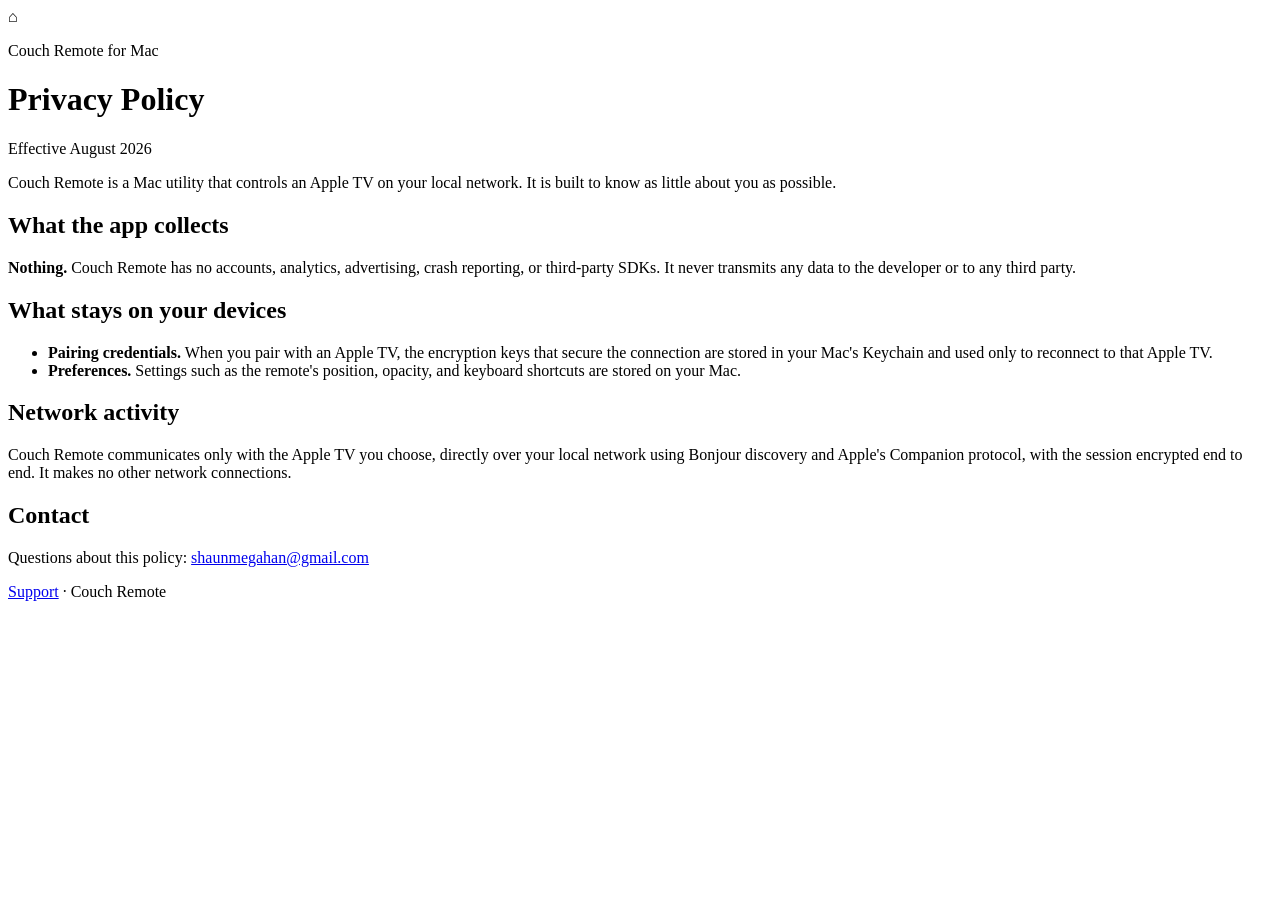
==== privacy.html @ 7bf81af9 "Publish Couch Remote privacy policy" ====
<!doctype html>
<html lang="en">
<head>
  <meta charset="utf-8">
  <meta name="viewport" content="width=device-width, initial-scale=1">
  <meta name="description" content="Privacy policy for Couch Remote for Mac.">
  <title>Couch Remote Privacy Policy</title>
  <link rel="stylesheet" href="style.css">
</head>
<body>
  <main>
    <header>
      <div class="app-mark" aria-hidden="true">⌂</div>
      <div>
        <p class="eyebrow">Couch Remote for Mac</p>
        <h1>Privacy Policy</h1>
      </div>
    </header>

    <p class="effective">Effective August 2026</p>
    <p>Couch Remote is a Mac utility that controls an Apple TV on your local network. It is built to know as little about you as possible.</p>

    <section>
      <h2>What the app collects</h2>
      <p><strong>Nothing.</strong> Couch Remote has no accounts, analytics, advertising, crash reporting, or third-party SDKs. It never transmits any data to the developer or to any third party.</p>
    </section>

    <section>
      <h2>What stays on your devices</h2>
      <ul>
        <li><strong>Pairing credentials.</strong> When you pair with an Apple TV, the encryption keys that secure the connection are stored in your Mac's Keychain and used only to reconnect to that Apple TV.</li>
        <li><strong>Preferences.</strong> Settings such as the remote's position, opacity, and keyboard shortcuts are stored on your Mac.</li>
      </ul>
    </section>

    <section>
      <h2>Network activity</h2>
      <p>Couch Remote communicates only with the Apple TV you choose, directly over your local network using Bonjour discovery and Apple's Companion protocol, with the session encrypted end to end. It makes no other network connections.</p>
    </section>

    <section>
      <h2>Contact</h2>
      <p>Questions about this policy: <a href="mailto:shaunmegahan@gmail.com">shaunmegahan@gmail.com</a></p>
    </section>

    <footer>
      <a href="index.html">Support</a>
      <span aria-hidden="true">·</span>
      <span>Couch Remote</span>
    </footer>
  </main>
</body>
</html>
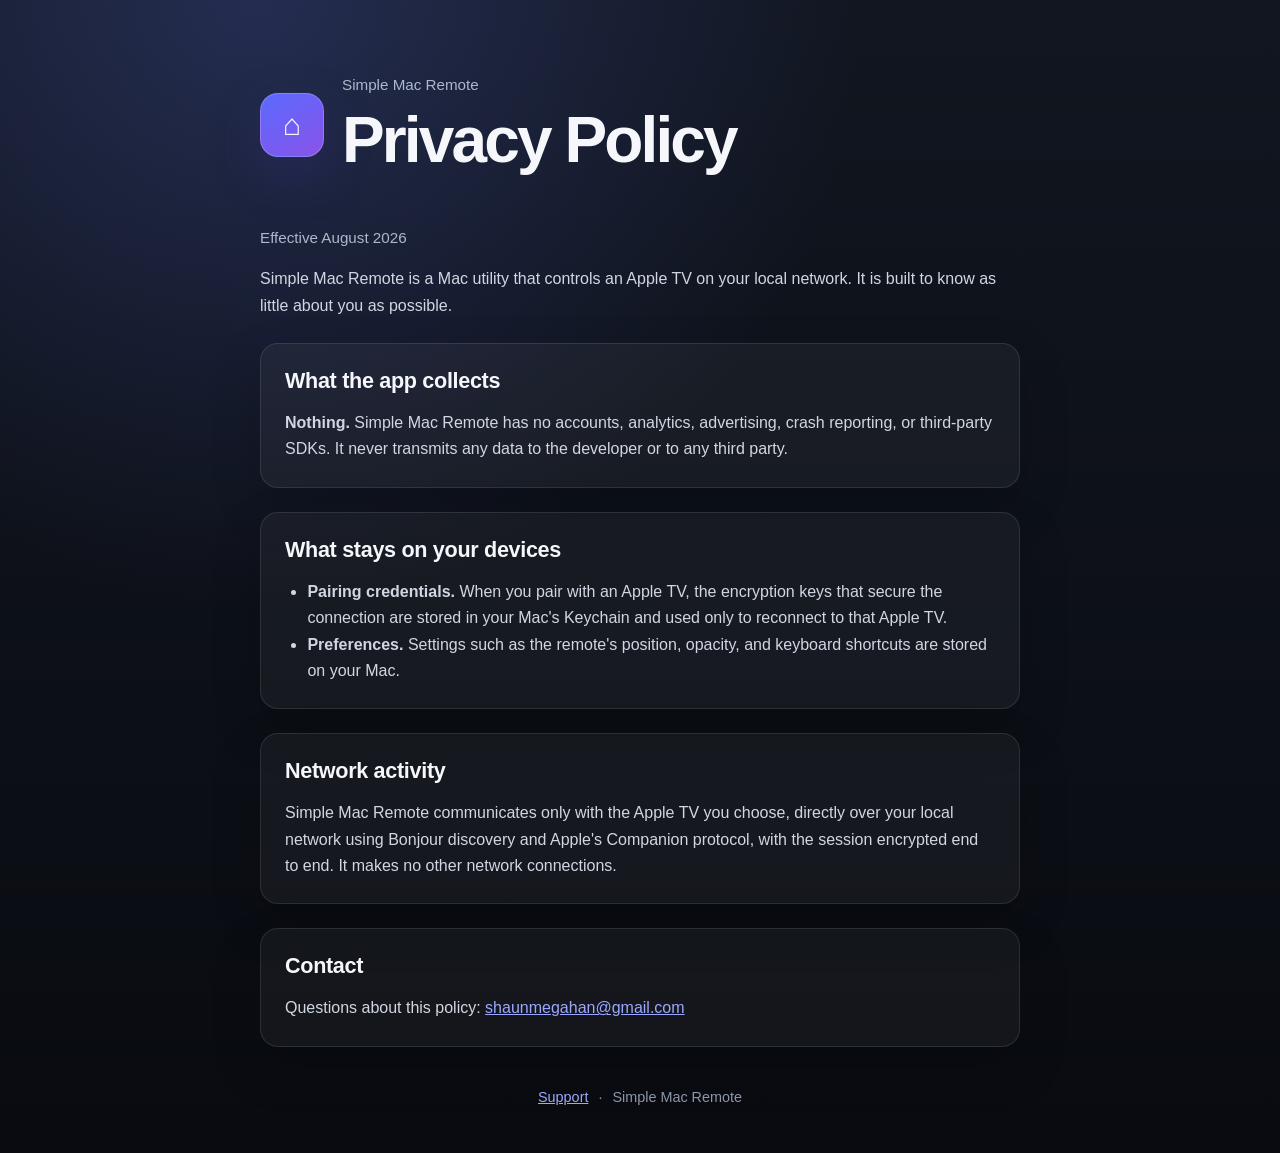
==== commit e295fd98: "Rename support site to Simple Mac Remote" ====
--- a/privacy.html
+++ b/privacy.html
@@ -3,8 +3,8 @@
 <head>
   <meta charset="utf-8">
   <meta name="viewport" content="width=device-width, initial-scale=1">
-  <meta name="description" content="Privacy policy for Couch Remote for Mac.">
-  <title>Couch Remote Privacy Policy</title>
+  <meta name="description" content="Privacy policy for Simple Mac Remote.">
+  <title>Simple Mac Remote Privacy Policy</title>
   <link rel="stylesheet" href="style.css">
 </head>
 <body>
@@ -12,17 +12,17 @@
     <header>
       <div class="app-mark" aria-hidden="true">⌂</div>
       <div>
-        <p class="eyebrow">Couch Remote for Mac</p>
+        <p class="eyebrow">Simple Mac Remote</p>
         <h1>Privacy Policy</h1>
       </div>
     </header>
 
     <p class="effective">Effective August 2026</p>
-    <p>Couch Remote is a Mac utility that controls an Apple TV on your local network. It is built to know as little about you as possible.</p>
+    <p>Simple Mac Remote is a Mac utility that controls an Apple TV on your local network. It is built to know as little about you as possible.</p>
 
     <section>
       <h2>What the app collects</h2>
-      <p><strong>Nothing.</strong> Couch Remote has no accounts, analytics, advertising, crash reporting, or third-party SDKs. It never transmits any data to the developer or to any third party.</p>
+      <p><strong>Nothing.</strong> Simple Mac Remote has no accounts, analytics, advertising, crash reporting, or third-party SDKs. It never transmits any data to the developer or to any third party.</p>
     </section>
 
     <section>
@@ -35,7 +35,7 @@
 
     <section>
       <h2>Network activity</h2>
-      <p>Couch Remote communicates only with the Apple TV you choose, directly over your local network using Bonjour discovery and Apple's Companion protocol, with the session encrypted end to end. It makes no other network connections.</p>
+      <p>Simple Mac Remote communicates only with the Apple TV you choose, directly over your local network using Bonjour discovery and Apple's Companion protocol, with the session encrypted end to end. It makes no other network connections.</p>
     </section>
 
     <section>
@@ -46,7 +46,7 @@
     <footer>
       <a href="index.html">Support</a>
       <span aria-hidden="true">·</span>
-      <span>Couch Remote</span>
+      <span>Simple Mac Remote</span>
     </footer>
   </main>
 </body>
--- a/style.css
+++ b/style.css
@@ -0,0 +1,82 @@
+:root {
+  color-scheme: dark;
+  font-family: -apple-system, BlinkMacSystemFont, "SF Pro Text", "Helvetica Neue", sans-serif;
+  background: #0b0d12;
+  color: #f5f7fb;
+}
+
+* { box-sizing: border-box; }
+
+body {
+  margin: 0;
+  min-height: 100vh;
+  background:
+    radial-gradient(circle at 20% 0%, rgba(104, 128, 255, 0.22), transparent 38rem),
+    linear-gradient(180deg, #111620 0%, #090b10 100%);
+}
+
+main {
+  width: min(760px, calc(100% - 40px));
+  margin: 0 auto;
+  padding: 72px 0 48px;
+}
+
+header {
+  display: flex;
+  gap: 18px;
+  align-items: center;
+  margin-bottom: 48px;
+}
+
+.app-mark {
+  display: grid;
+  place-items: center;
+  width: 64px;
+  height: 64px;
+  border: 1px solid rgba(255, 255, 255, 0.2);
+  border-radius: 18px;
+  background: linear-gradient(145deg, #5a6aff, #8a53e8);
+  box-shadow: 0 18px 45px rgba(49, 44, 118, 0.45);
+  font-size: 30px;
+}
+
+.eyebrow, .effective {
+  margin: 0 0 6px;
+  color: #aeb8cb;
+  font-size: 0.95rem;
+}
+
+h1 { margin: 0; font-size: clamp(2.3rem, 8vw, 4rem); letter-spacing: -0.045em; }
+h2 { margin: 0 0 14px; font-size: 1.35rem; letter-spacing: -0.015em; }
+p, li { color: #d1d7e2; line-height: 1.65; }
+a { color: #9ba8ff; }
+
+section {
+  margin: 24px 0;
+  padding: 24px;
+  border: 1px solid rgba(255, 255, 255, 0.1);
+  border-radius: 18px;
+  background: rgba(255, 255, 255, 0.045);
+  box-shadow: 0 20px 50px rgba(0, 0, 0, 0.18);
+}
+
+section > :last-child { margin-bottom: 0; }
+ol, ul { padding-left: 1.4rem; }
+details { padding: 14px 0; border-top: 1px solid rgba(255, 255, 255, 0.09); }
+details:first-of-type { border-top: 0; }
+summary { cursor: pointer; font-weight: 650; }
+
+footer {
+  display: flex;
+  gap: 10px;
+  justify-content: center;
+  margin-top: 42px;
+  color: #8d97aa;
+  font-size: 0.9rem;
+}
+
+@media (max-width: 520px) {
+  main { width: min(100% - 24px, 760px); padding-top: 36px; }
+  header { align-items: flex-start; }
+  section { padding: 20px; }
+}
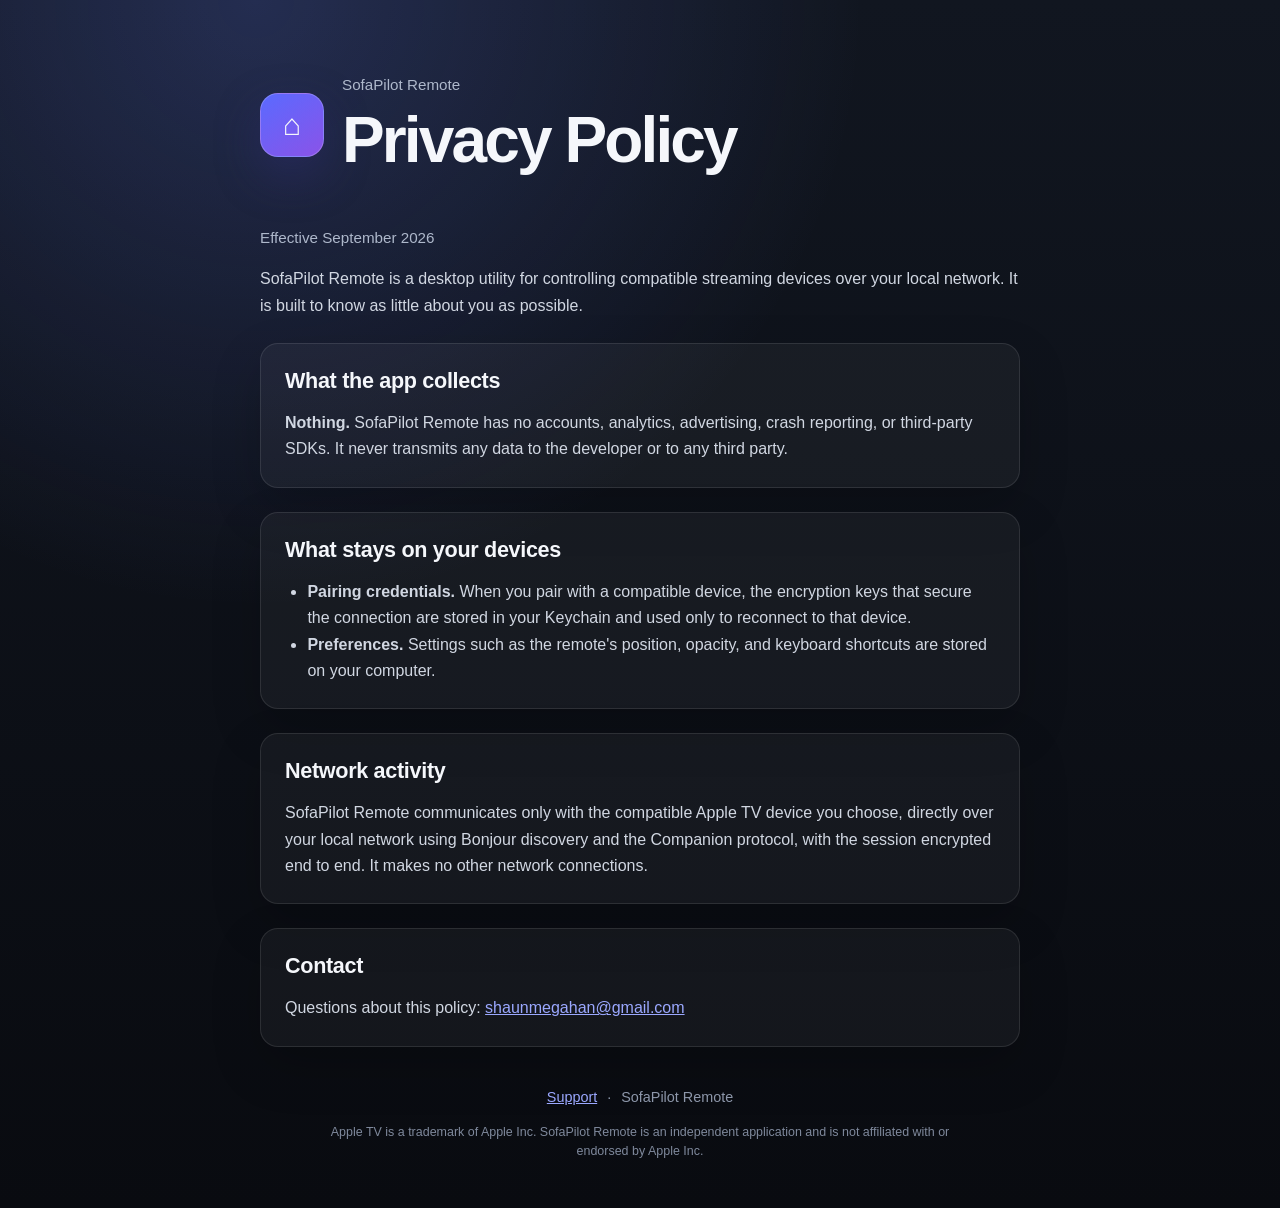
==== commit 3fb8c03c: "Rename support site to SofaPilot Remote" ====
--- a/privacy.html
+++ b/privacy.html
@@ -3,8 +3,8 @@
 <head>
   <meta charset="utf-8">
   <meta name="viewport" content="width=device-width, initial-scale=1">
-  <meta name="description" content="Privacy policy for Simple Mac Remote.">
-  <title>Simple Mac Remote Privacy Policy</title>
+  <meta name="description" content="Privacy policy for SofaPilot Remote.">
+  <title>SofaPilot Remote Privacy Policy</title>
   <link rel="stylesheet" href="style.css">
 </head>
 <body>
@@ -12,30 +12,30 @@
     <header>
       <div class="app-mark" aria-hidden="true">⌂</div>
       <div>
-        <p class="eyebrow">Simple Mac Remote</p>
+        <p class="eyebrow">SofaPilot Remote</p>
         <h1>Privacy Policy</h1>
       </div>
     </header>
 
-    <p class="effective">Effective August 2026</p>
-    <p>Simple Mac Remote is a Mac utility that controls an Apple TV on your local network. It is built to know as little about you as possible.</p>
+    <p class="effective">Effective September 2026</p>
+    <p>SofaPilot Remote is a desktop utility for controlling compatible streaming devices over your local network. It is built to know as little about you as possible.</p>
 
     <section>
       <h2>What the app collects</h2>
-      <p><strong>Nothing.</strong> Simple Mac Remote has no accounts, analytics, advertising, crash reporting, or third-party SDKs. It never transmits any data to the developer or to any third party.</p>
+      <p><strong>Nothing.</strong> SofaPilot Remote has no accounts, analytics, advertising, crash reporting, or third-party SDKs. It never transmits any data to the developer or to any third party.</p>
     </section>
 
     <section>
       <h2>What stays on your devices</h2>
       <ul>
-        <li><strong>Pairing credentials.</strong> When you pair with an Apple TV, the encryption keys that secure the connection are stored in your Mac's Keychain and used only to reconnect to that Apple TV.</li>
-        <li><strong>Preferences.</strong> Settings such as the remote's position, opacity, and keyboard shortcuts are stored on your Mac.</li>
+        <li><strong>Pairing credentials.</strong> When you pair with a compatible device, the encryption keys that secure the connection are stored in your Keychain and used only to reconnect to that device.</li>
+        <li><strong>Preferences.</strong> Settings such as the remote's position, opacity, and keyboard shortcuts are stored on your computer.</li>
       </ul>
     </section>
 
     <section>
       <h2>Network activity</h2>
-      <p>Simple Mac Remote communicates only with the Apple TV you choose, directly over your local network using Bonjour discovery and Apple's Companion protocol, with the session encrypted end to end. It makes no other network connections.</p>
+      <p>SofaPilot Remote communicates only with the compatible Apple TV device you choose, directly over your local network using Bonjour discovery and the Companion protocol, with the session encrypted end to end. It makes no other network connections.</p>
     </section>
 
     <section>
@@ -46,8 +46,9 @@
     <footer>
       <a href="index.html">Support</a>
       <span aria-hidden="true">·</span>
-      <span>Simple Mac Remote</span>
+      <span>SofaPilot Remote</span>
     </footer>
+    <p class="legal">Apple TV is a trademark of Apple Inc. SofaPilot Remote is an independent application and is not affiliated with or endorsed by Apple Inc.</p>
   </main>
 </body>
 </html>
--- a/style.css
+++ b/style.css
@@ -75,6 +75,15 @@
   font-size: 0.9rem;
 }
 
+.legal {
+  margin: 18px auto 0;
+  max-width: 620px;
+  color: #7f899c;
+  font-size: 0.78rem;
+  line-height: 1.5;
+  text-align: center;
+}
+
 @media (max-width: 520px) {
   main { width: min(100% - 24px, 760px); padding-top: 36px; }
   header { align-items: flex-start; }
